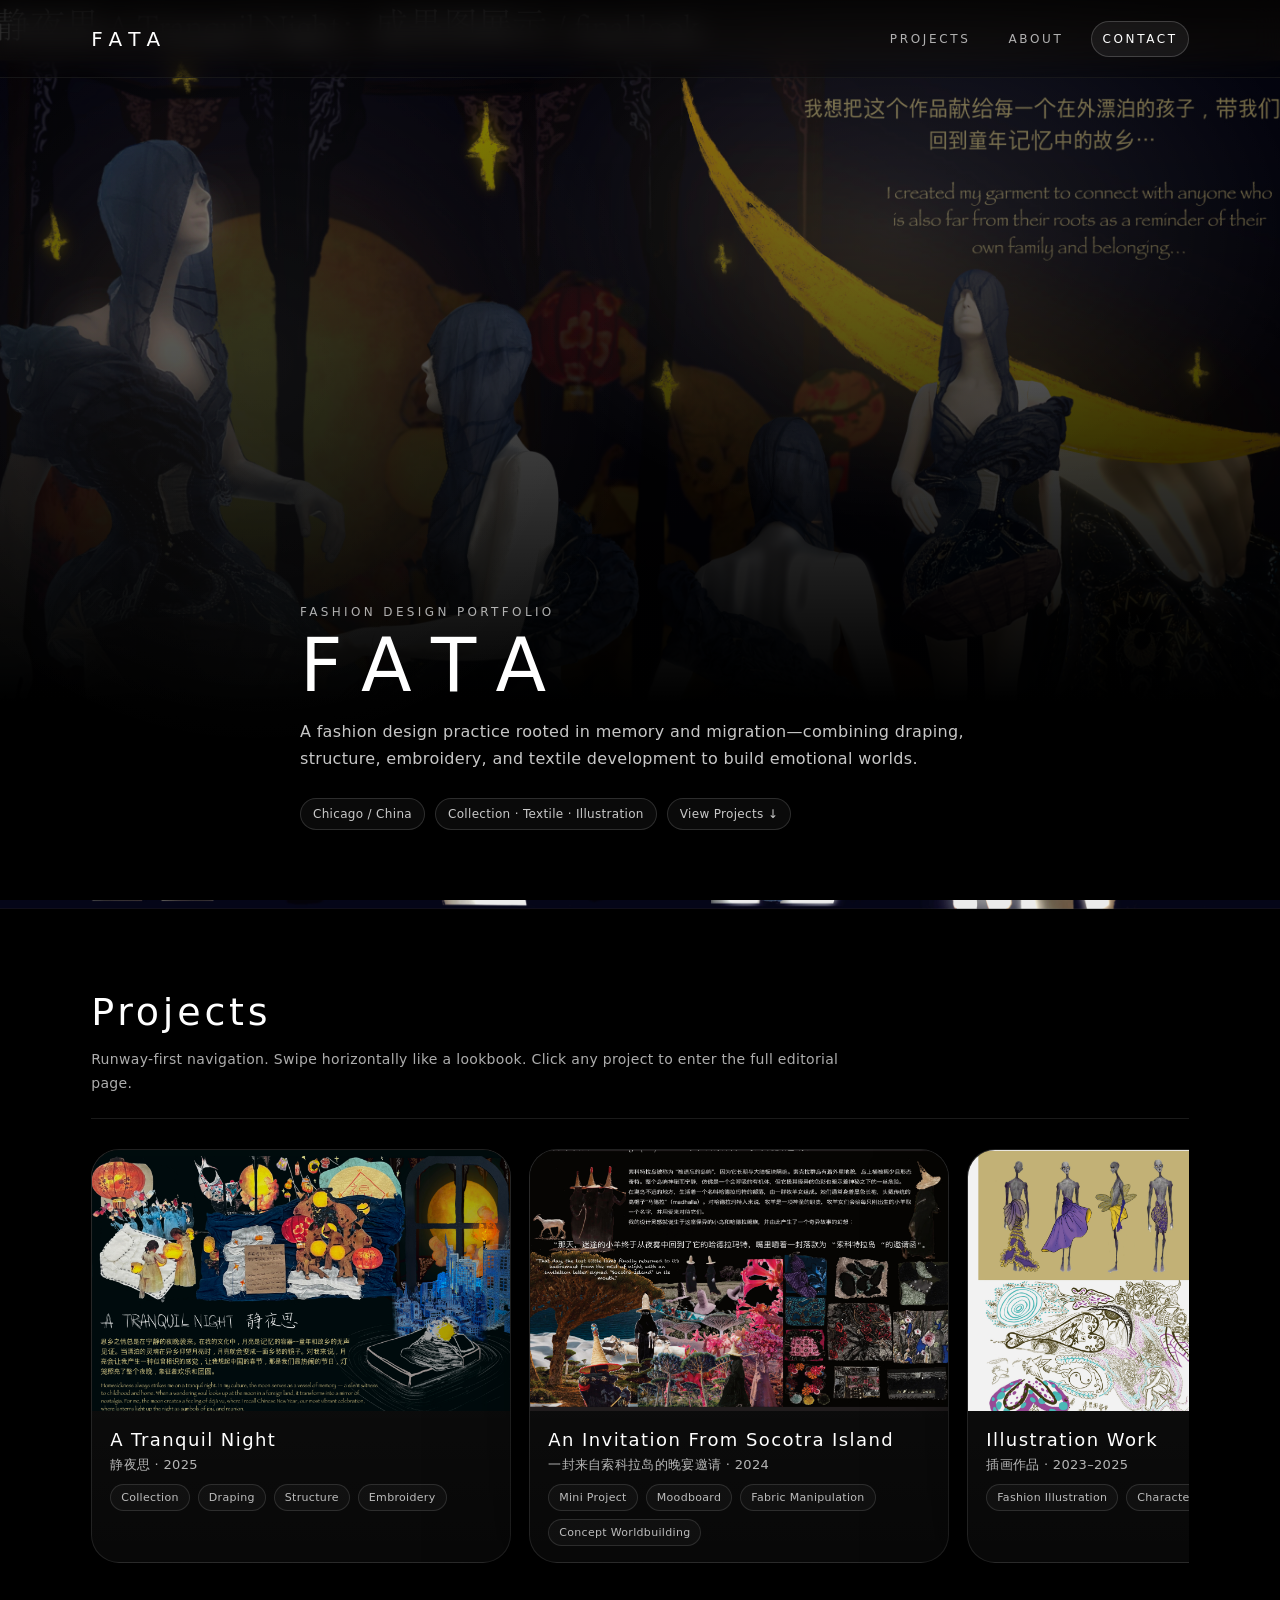
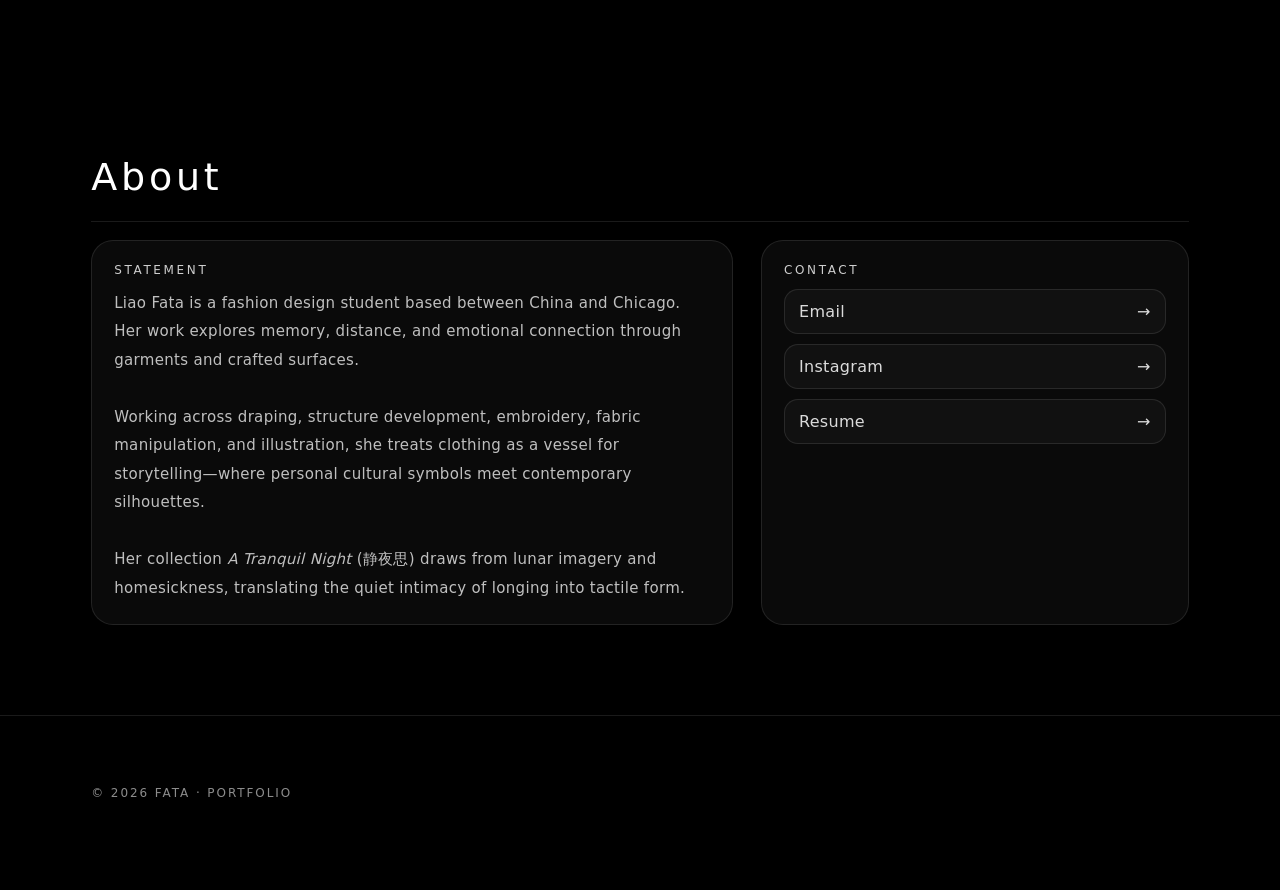
==== index.html @ 4afe9162 "Update index.html" ====
<!DOCTYPE html>
<html lang="en">
<head>
  <meta charset="UTF-8" />
  <meta name="viewport" content="width=device-width, initial-scale=1.0" />
  <title>FATA — Portfolio</title>
  <link rel="stylesheet" href="styles.css" />
</head>
<body>
  <header class="topbar">
    <div class="wrap inner">
      <a class="brand" href="index.html">FATA</a>
      <nav class="nav">
        <a href="#projects">Projects</a>
        <a href="#about">About</a>
        <a href="#contact" class="cta">Contact</a>
      </nav>
    </div>
  </header>

  <main>
    <section class="hero">
      <div class="hero-media">
        <img src='page_06.jpg' alt='Hero'>
      </div>
      <div class="wrap hero-content">
        <div class="kicker">Fashion Design Portfolio</div>
        <h1 class="h1">FATA</h1>
        <p class="sub">A fashion design practice rooted in memory and migration—combining draping, structure, embroidery, and textile development to build emotional worlds.</p>
        <div class="hero-meta">
          <span class="pill">Chicago / China</span>
          <span class="pill">Collection · Textile · Illustration</span>
          <a class="pill" href="#projects">View Projects ↓</a>
        </div>
      </div>
    </section>

    <section id="projects" class="section">
      <div class="wrap">
        <h2 class="h2">Projects</h2>
        <p class="note">Runway-first navigation. Swipe horizontally like a lookbook. Click any project to enter the full editorial page.</p>
        <div class="hr"></div>

        <div class="rail" aria-label="Projects rail">
          
      <a class="card" href="tranquil-night.html">
        <div class="card-media"><img src="page_02.jpg" alt="A Tranquil Night"></div>
        <div class="card-body">
          <h3 class="card-title">A Tranquil Night</h3>
          <p class="card-sub">静夜思 · 2025</p>
          <div class="card-tags"><span class="tag">Collection</span><span class="tag">Draping</span><span class="tag">Structure</span><span class="tag">Embroidery</span></div>
        </div>
      </a>
    
      <a class="card" href="socotra.html">
        <div class="card-media"><img src="page_07.jpg" alt="An Invitation From Socotra Island"></div>
        <div class="card-body">
          <h3 class="card-title">An Invitation From Socotra Island</h3>
          <p class="card-sub">一封来自索科拉岛的晚宴邀请 · 2024</p>
          <div class="card-tags"><span class="tag">Mini Project</span><span class="tag">Moodboard</span><span class="tag">Fabric Manipulation</span><span class="tag">Concept Worldbuilding</span></div>
        </div>
      </a>
    
      <a class="card" href="illustration.html">
        <div class="card-media"><img src="page_09.jpg" alt="Illustration Work"></div>
        <div class="card-body">
          <h3 class="card-title">Illustration Work</h3>
          <p class="card-sub">插画作品 · 2023–2025</p>
          <div class="card-tags"><span class="tag">Fashion Illustration</span><span class="tag">Character</span><span class="tag">Color Studies</span></div>
        </div>
      </a>
    
      <a class="card" href="fabric.html">
        <div class="card-media"><img src="page_10.jpg" alt="Fabric Design Project"></div>
        <div class="card-body">
          <h3 class="card-title">Fabric Design Project</h3>
          <p class="card-sub">面料设计项目 · 2023–2025</p>
          <div class="card-tags"><span class="tag">Embroidery</span><span class="tag">Quilting</span><span class="tag">Surface Design</span></div>
        </div>
      </a>
    
        </div>
      </div>
    </section>

    <section id="about" class="section">
      <div class="wrap">
        <h2 class="h2">About</h2>
        <div class="hr"></div>
        <div style="height:18px"></div>
        <div class="grid">
          <div class="panel">
            <h3>Statement</h3>
            <p>Liao Fata is a fashion design student based between China and Chicago. Her work explores memory, distance, and emotional connection through garments and crafted surfaces.
<br><br>
Working across draping, structure development, embroidery, fabric manipulation, and illustration, she treats clothing as a vessel for storytelling—where personal cultural symbols meet contemporary silhouettes.
<br><br>
Her collection <em>A Tranquil Night</em> (静夜思) draws from lunar imagery and homesickness, translating the quiet intimacy of longing into tactile form.
</p>
          </div>
          <div class="panel" id="contact">
            <h3>Contact</h3>
            <div class="list">
              <a href="mailto:sitong.liao030218@gmail.com"><span>Email</span><span>→</span></a>
              <a href="#"><span>Instagram</span><span>→</span></a>
              <a href="resume.html"><span>Resume</span><span>→</span></a>
            </div>
          </div>
        </div>
      </div>
    </section>

    <footer class="footer">
      <div class="wrap">© 2026 FATA · Portfolio</div>
    </footer>
  </main>

  <script src="main.js"></script>
</body>
</html>
---- styles.css ----
:root{
  --bg:#000;
  --fg:#fff;
  --muted:rgba(255,255,255,.68);
  --hair:rgba(255,255,255,.16);
  --card:rgba(255,255,255,.06);
  --card2:rgba(255,255,255,.08);
  --shadow: 0 30px 90px rgba(0,0,0,.55);
  --radius:22px;
  --radius2:28px;
  --max:1200px;
  --pad:clamp(18px, 4vw, 56px);
  --title: clamp(42px, 6vw, 74px);
  --h2: clamp(26px, 3vw, 38px);
  --h3: 18px;
  --body: 15px;
  --track: 0.34em;
}

*{box-sizing:border-box}
html,body{height:100%}
body{
  margin:0;
  background:var(--bg);
  color:var(--fg);
  font-family: ui-sans-serif, system-ui, -apple-system, Segoe UI, Helvetica, Arial, "Noto Sans", "PingFang SC","Hiragino Sans GB","Microsoft YaHei", sans-serif;
  letter-spacing:.02em;
  overflow-x:hidden;
}
a{color:inherit; text-decoration:none}
img{max-width:100%; display:block}
::selection{background:rgba(255,255,255,.18)}
.wrap{max-width:var(--max); margin:0 auto; padding:0 var(--pad)}
/* Topbar */
.topbar{
  position:fixed; inset:0 0 auto 0;
  height:78px;
  display:flex; align-items:center;
  backdrop-filter: blur(14px);
  background: linear-gradient(to bottom, rgba(0,0,0,.72), rgba(0,0,0,.22));
  border-bottom:1px solid rgba(255,255,255,.08);
  z-index:50;
}
.topbar .inner{width:100%; display:flex; justify-content:space-between; align-items:center}
.brand{
  font-weight:300;
  letter-spacing:.38em;
  font-size:20px;
}
.nav{
  display:flex; gap:18px; align-items:center;
  font-size:12px;
  letter-spacing:.22em;
  text-transform:uppercase;
  color:var(--muted);
}
.nav a{padding:10px 10px; border-radius:999px; transition: all .2s ease}
.nav a:hover{background:rgba(255,255,255,.07); color:#fff}
.cta{
  display:inline-flex; align-items:center; gap:10px;
  border:1px solid rgba(255,255,255,.18);
  background:rgba(255,255,255,.06);
  padding:10px 14px; border-radius:999px;
  color:#fff;
}
.cta:hover{background:rgba(255,255,255,.1)}
/* Hero */
.hero{
  position:relative;
  min-height:100vh;
  display:grid;
  align-items:end;
  padding-top:78px;
}
.hero::before{
  content:"";
  position:absolute; inset:0;
  background:
    radial-gradient(60% 60% at 70% 25%, rgba(255,255,255,.10), transparent 55%),
    radial-gradient(50% 70% at 20% 40%, rgba(255,255,255,.06), transparent 62%),
    linear-gradient(to bottom, rgba(0,0,0,.35), rgba(0,0,0,1) 78%);
  z-index:1;
}
.hero-media{
  position:absolute; inset:0;
  background: #000;
  z-index:0;
}
.hero-media img{
  width:100%; height:100%;
  object-fit:cover;
  filter: contrast(1.05) saturate(1.05);
  opacity:.92;
  transform: scale(1.02);
}
.hero-content{
  position:relative; z-index:2;
  padding: 0 0 70px 0;
}
.kicker{
  font-size:12px;
  letter-spacing:.28em;
  text-transform:uppercase;
  color:var(--muted);
}
.h1{
  margin:10px 0 14px;
  font-size: var(--title);
  font-weight: 300;
  letter-spacing: var(--track);
  line-height: 0.98;
}
.sub{
  max-width:680px;
  color:rgba(255,255,255,.78);
  font-weight:300;
  line-height:1.7;
  font-size:16px;
}
.hero-meta{
  margin-top:26px;
  display:flex; flex-wrap:wrap; gap:10px;
}
.pill{
  border:1px solid rgba(255,255,255,.14);
  background:rgba(255,255,255,.04);
  padding:8px 12px;
  border-radius:999px;
  font-size:12px;
  color:rgba(255,255,255,.78);
}

/* Section headers */
.section{padding: 90px 0}
.hr{height:1px; background:rgba(255,255,255,.10); margin: 22px 0 0}
.h2{
  font-size:var(--h2);
  font-weight:300;
  letter-spacing:.10em;
  margin:0;
}
.note{color:var(--muted); font-size:14px; line-height:1.7; max-width:760px}

/* Projects rail */
.rail{
  margin-top:30px;
  display:flex;
  gap:18px;
  overflow:auto;
  padding-bottom:12px;
  scroll-snap-type:x mandatory;
}
.rail::-webkit-scrollbar{height:10px}
.rail::-webkit-scrollbar-thumb{background:rgba(255,255,255,.12); border-radius:999px}
.card{
  min-width: min(420px, 86vw);
  background:linear-gradient(180deg, rgba(255,255,255,.07), rgba(255,255,255,.03));
  border:1px solid rgba(255,255,255,.10);
  border-radius: var(--radius2);
  overflow:hidden;
  scroll-snap-align:start;
  box-shadow: var(--shadow);
  transform: translateY(0);
  transition: transform .22s ease, border-color .22s ease, background .22s ease;
}
.card:hover{
  transform: translateY(-6px);
  border-color: rgba(255,255,255,.18);
  background:linear-gradient(180deg, rgba(255,255,255,.10), rgba(255,255,255,.04));
}
.card-media{aspect-ratio: 16/10; background:#0a0a0a}
.card-media img{width:100%; height:100%; object-fit:cover; opacity:.95}
.card-body{padding:18px 18px 16px}
.card-title{
  font-size:18px;
  font-weight:400;
  letter-spacing:.08em;
  margin:0 0 6px 0;
}
.card-sub{color:rgba(255,255,255,.70); font-size:13px; margin:0 0 10px}
.card-tags{display:flex; flex-wrap:wrap; gap:8px}
.tag{
  font-size:11px;
  color:rgba(255,255,255,.72);
  border:1px solid rgba(255,255,255,.12);
  background:rgba(255,255,255,.03);
  padding:6px 10px;
  border-radius:999px;
}

/* About + contact */
.grid{
  display:grid;
  grid-template-columns: 1.2fr .8fr;
  gap:28px;
}
.panel{
  border:1px solid rgba(255,255,255,.10);
  background:rgba(255,255,255,.04);
  border-radius: var(--radius);
  padding:22px;
}
.panel h3{
  margin:0 0 12px;
  font-size:12px;
  letter-spacing:.22em;
  text-transform:uppercase;
  color:rgba(255,255,255,.80);
  font-weight:500;
}
.panel p{margin:0; color:rgba(255,255,255,.74); line-height:1.9; font-weight:300; font-size:15px}
.list{display:flex; flex-direction:column; gap:10px; margin-top:6px}
.list a{
  display:flex; justify-content:space-between; align-items:center;
  padding:12px 14px;
  border-radius:14px;
  border:1px solid rgba(255,255,255,.10);
  background:rgba(255,255,255,.03);
  color:rgba(255,255,255,.85);
}
.list a:hover{background:rgba(255,255,255,.07)}

/* Footer */
.footer{
  padding:70px 0 90px;
  color:rgba(255,255,255,.55);
  font-size:12px;
  letter-spacing:.16em;
  text-transform:uppercase;
  border-top:1px solid rgba(255,255,255,.10);
}

/* Project page */
.p-hero{
  padding-top:110px;
  padding-bottom:40px;
}
.breadcrumb{color:rgba(255,255,255,.65); font-size:12px; letter-spacing:.18em; text-transform:uppercase}
.p-title{margin:12px 0 8px; font-size: clamp(40px, 5.4vw, 64px); font-weight:300; letter-spacing:.18em}
.p-sub{color:rgba(255,255,255,.75); font-size:16px; line-height:1.7; max-width:900px; font-weight:300}
.hero-shot{
  margin-top:26px;
  border-radius: var(--radius2);
  overflow:hidden;
  border:1px solid rgba(255,255,255,.10);
  box-shadow: var(--shadow);
}
.hero-shot img{width:100%; height:auto}
.gallery{
  margin-top:26px;
  display:grid;
  grid-template-columns: repeat(12, 1fr);
  gap:14px;
}
.gi{
  grid-column: span 6;
  border-radius:18px;
  overflow:hidden;
  border:1px solid rgba(255,255,255,.10);
  background:rgba(255,255,255,.03);
  cursor:pointer;
  transition: transform .2s ease, border-color .2s ease;
}
.gi:hover{transform: translateY(-4px); border-color: rgba(255,255,255,.18)}
.gi img{width:100%; height:100%; object-fit:cover}
@media (max-width: 980px){
  .grid{grid-template-columns:1fr}
  .gi{grid-column: span 12}
  .topbar{height:74px}
  .hero-content{padding-bottom:56px}
}
@media (max-width: 520px){
  .nav{display:none}
  .brand{font-size:18px}
  .hero{align-items:end}
}

/* Lightbox */
.lb{
  position:fixed; inset:0;
  background:rgba(0,0,0,.88);
  display:none;
  align-items:center;
  justify-content:center;
  z-index:200;
}
.lb.open{display:flex}
.lb-inner{
  width:min(1100px, 92vw);
  max-height: 86vh;
  display:flex;
  flex-direction:column;
  gap:14px;
}
.lb-img{
  border-radius: 18px;
  overflow:hidden;
  border:1px solid rgba(255,255,255,.14);
  background:rgba(255,255,255,.03);
}
.lb-img img{width:100%; height:auto; max-height: 76vh; object-fit:contain}
.lb-bar{
  display:flex; justify-content:space-between; align-items:center;
  color:rgba(255,255,255,.72); font-size:12px; letter-spacing:.18em; text-transform:uppercase;
}
.lb-btn{
  border:1px solid rgba(255,255,255,.18);
  background:rgba(255,255,255,.06);
  color:#fff;
  padding:10px 12px;
  border-radius:999px;
  cursor:pointer;
}
.lb-btn:hover{background:rgba(255,255,255,.10)}
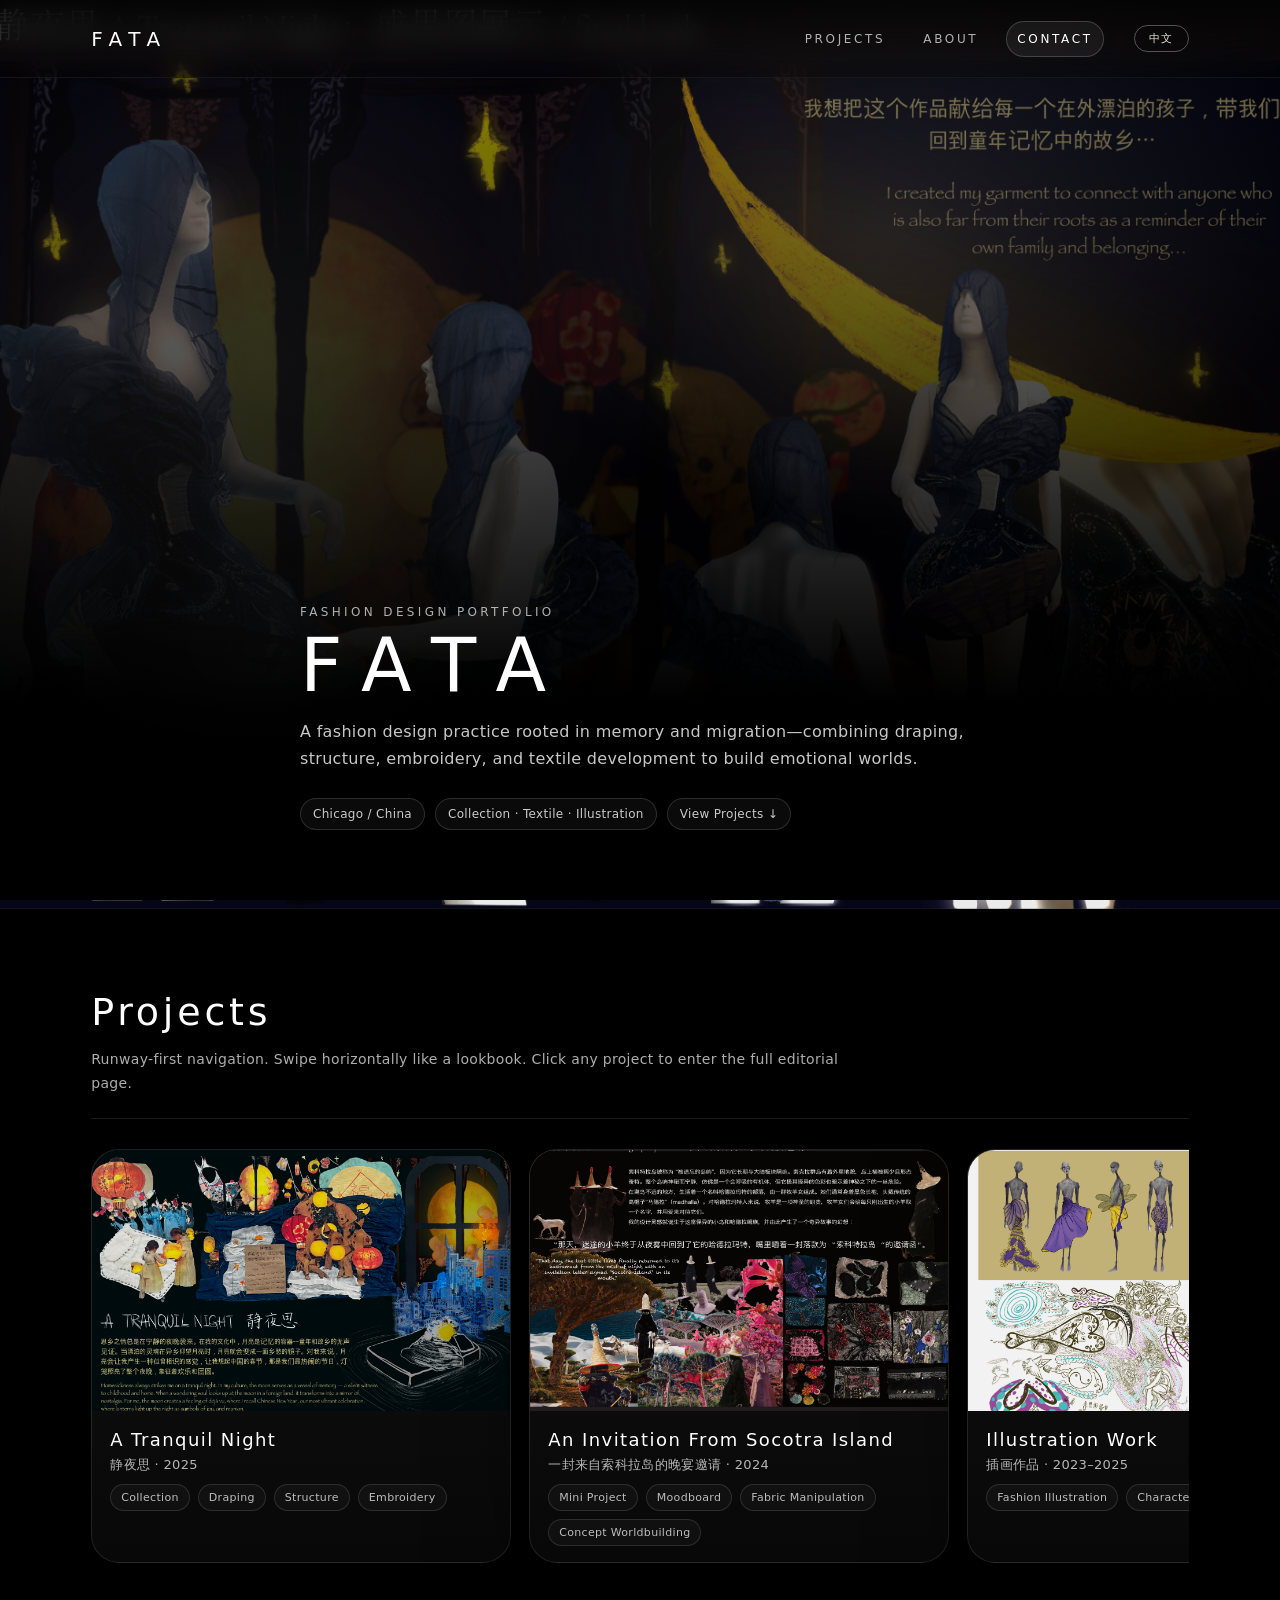
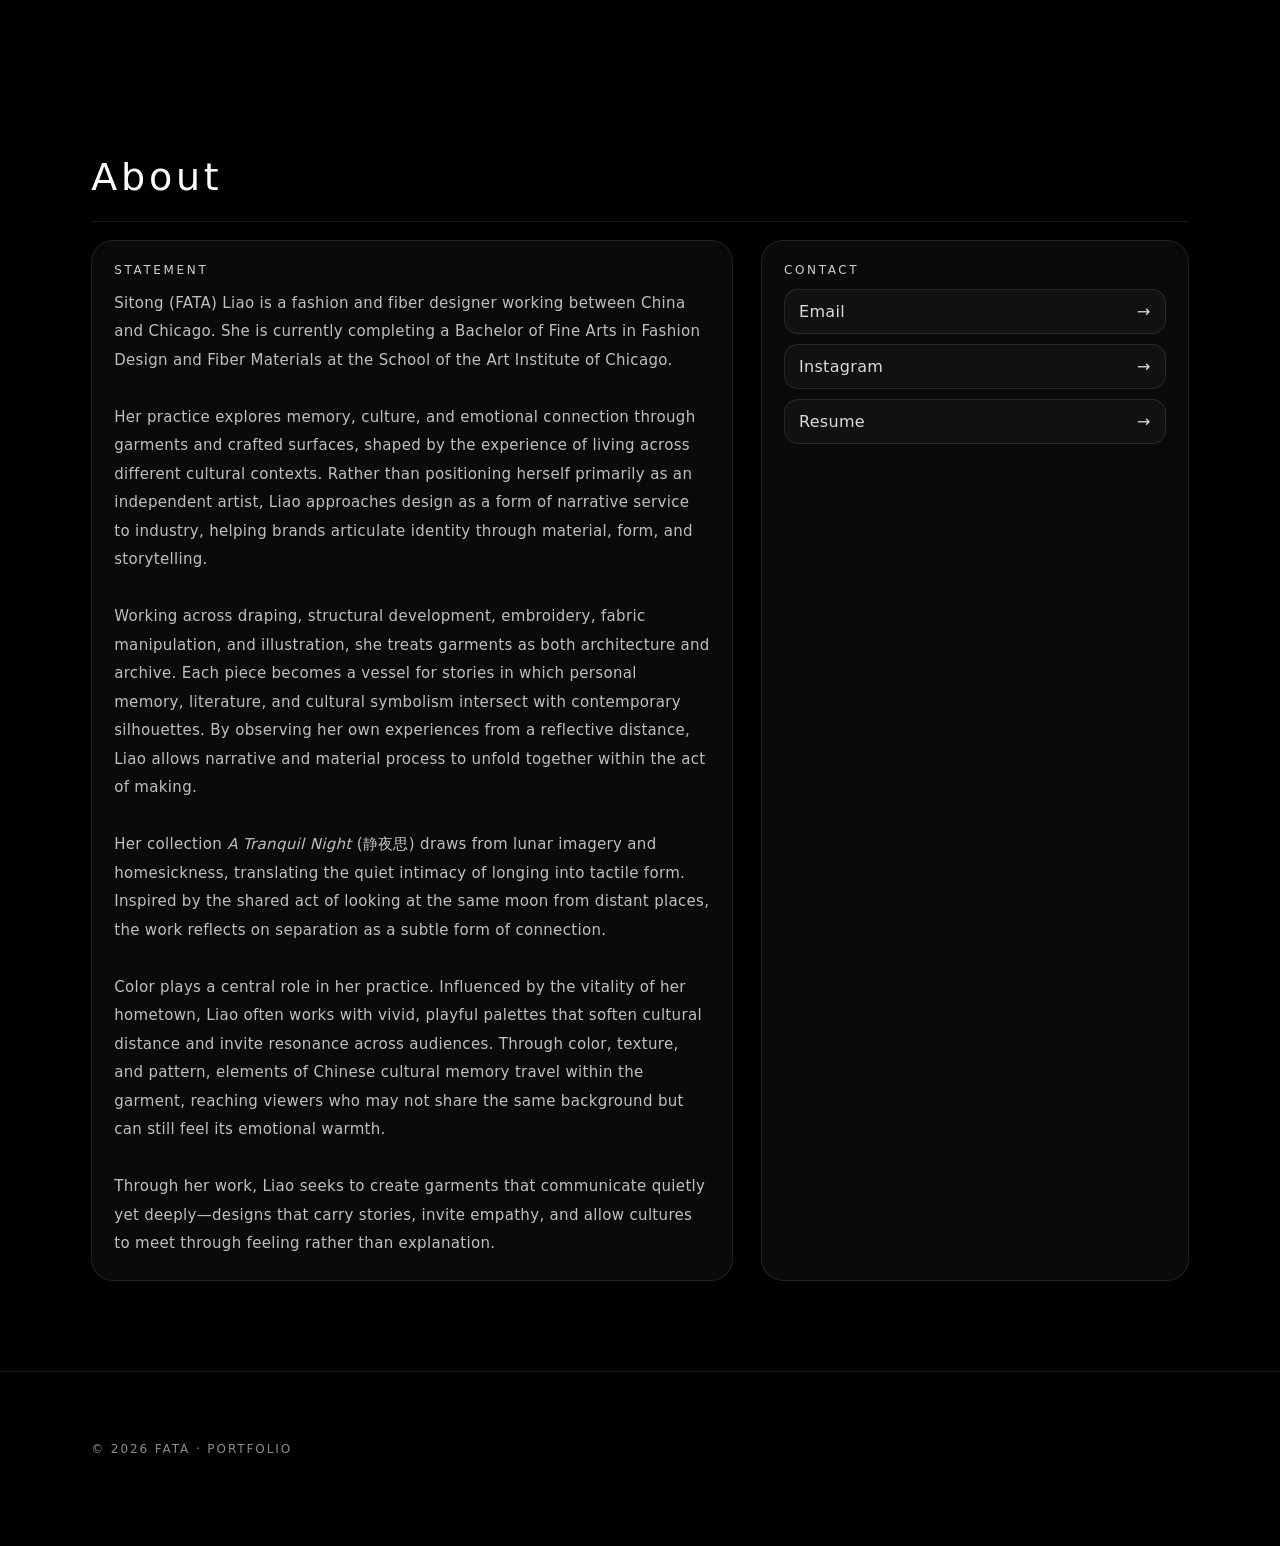
==== commit bcea64cf: "Update index.html" ====
--- a/index.html
+++ b/index.html
@@ -5,15 +5,35 @@
   <meta name="viewport" content="width=device-width, initial-scale=1.0" />
   <title>FATA — Portfolio</title>
   <link rel="stylesheet" href="styles.css" />
+  <style>
+    .lang-toggle {
+      background: none;
+      border: 1px solid rgba(255,255,255,.3);
+      color: #e8e2d9;
+      font-size: 11px;
+      letter-spacing: .14em;
+      text-transform: uppercase;
+      padding: 5px 14px;
+      border-radius: 30px;
+      cursor: pointer;
+      transition: background .2s, border-color .2s;
+      margin-left: 12px;
+    }
+    .lang-toggle:hover {
+      background: rgba(255,255,255,.08);
+      border-color: rgba(255,255,255,.6);
+    }
+  </style>
 </head>
 <body>
   <header class="topbar">
     <div class="wrap inner">
       <a class="brand" href="index.html">FATA</a>
       <nav class="nav">
-        <a href="#projects">Projects</a>
-        <a href="#about">About</a>
-        <a href="#contact" class="cta">Contact</a>
+        <a href="#projects" data-en="Projects" data-zh="作品">Projects</a>
+        <a href="#about" data-en="About" data-zh="关于">About</a>
+        <a href="#contact" class="cta" data-en="Contact" data-zh="联系">Contact</a>
+        <button class="lang-toggle" id="langBtn">中文</button>
       </nav>
     </div>
   </header>
@@ -24,86 +44,92 @@
         <img src='page_06.jpg' alt='Hero'>
       </div>
       <div class="wrap hero-content">
-        <div class="kicker">Fashion Design Portfolio</div>
+        <div class="kicker" data-en="Fashion Design Portfolio" data-zh="时装设计作品集">Fashion Design Portfolio</div>
         <h1 class="h1">FATA</h1>
-        <p class="sub">A fashion design practice rooted in memory and migration—combining draping, structure, embroidery, and textile development to build emotional worlds.</p>
+        <p class="sub" data-en="A fashion design practice rooted in memory and migration—combining draping, structure, embroidery, and textile development to build emotional worlds." data-zh="一个植根于记忆与迁徙的时装设计实践——融合立裁、结构、刺绣与面料开发，构建情感世界。">A fashion design practice rooted in memory and migration—combining draping, structure, embroidery, and textile development to build emotional worlds.</p>
         <div class="hero-meta">
           <span class="pill">Chicago / China</span>
-          <span class="pill">Collection · Textile · Illustration</span>
-          <a class="pill" href="#projects">View Projects ↓</a>
+          <span class="pill" data-en="Collection · Textile · Illustration" data-zh="系列 · 面料 · 插画">Collection · Textile · Illustration</span>
+          <a class="pill" href="#projects" data-en="View Projects ↓" data-zh="查看作品 ↓">View Projects ↓</a>
         </div>
       </div>
     </section>
 
     <section id="projects" class="section">
       <div class="wrap">
-        <h2 class="h2">Projects</h2>
-        <p class="note">Runway-first navigation. Swipe horizontally like a lookbook. Click any project to enter the full editorial page.</p>
+        <h2 class="h2" data-en="Projects" data-zh="作品">Projects</h2>
+        <p class="note" data-en="Runway-first navigation. Swipe horizontally like a lookbook. Click any project to enter the full editorial page." data-zh="横向滑动如同翻阅lookbook，点击任意作品进入完整展示页。">Runway-first navigation. Swipe horizontally like a lookbook. Click any project to enter the full editorial page.</p>
         <div class="hr"></div>
 
         <div class="rail" aria-label="Projects rail">
-          
-      <a class="card" href="tranquil-night.html">
-        <div class="card-media"><img src="page_02.jpg" alt="A Tranquil Night"></div>
-        <div class="card-body">
-          <h3 class="card-title">A Tranquil Night</h3>
-          <p class="card-sub">静夜思 · 2025</p>
-          <div class="card-tags"><span class="tag">Collection</span><span class="tag">Draping</span><span class="tag">Structure</span><span class="tag">Embroidery</span></div>
-        </div>
-      </a>
-    
-      <a class="card" href="socotra.html">
-        <div class="card-media"><img src="page_07.jpg" alt="An Invitation From Socotra Island"></div>
-        <div class="card-body">
-          <h3 class="card-title">An Invitation From Socotra Island</h3>
-          <p class="card-sub">一封来自索科拉岛的晚宴邀请 · 2024</p>
-          <div class="card-tags"><span class="tag">Mini Project</span><span class="tag">Moodboard</span><span class="tag">Fabric Manipulation</span><span class="tag">Concept Worldbuilding</span></div>
-        </div>
-      </a>
-    
-      <a class="card" href="illustration.html">
-        <div class="card-media"><img src="page_09.jpg" alt="Illustration Work"></div>
-        <div class="card-body">
-          <h3 class="card-title">Illustration Work</h3>
-          <p class="card-sub">插画作品 · 2023–2025</p>
-          <div class="card-tags"><span class="tag">Fashion Illustration</span><span class="tag">Character</span><span class="tag">Color Studies</span></div>
-        </div>
-      </a>
-    
-      <a class="card" href="fabric.html">
-        <div class="card-media"><img src="page_10.jpg" alt="Fabric Design Project"></div>
-        <div class="card-body">
-          <h3 class="card-title">Fabric Design Project</h3>
-          <p class="card-sub">面料设计项目 · 2023–2025</p>
-          <div class="card-tags"><span class="tag">Embroidery</span><span class="tag">Quilting</span><span class="tag">Surface Design</span></div>
-        </div>
-      </a>
-    
+
+          <a class="card" href="tranquil-night.html">
+            <div class="card-media"><img src="page_02.jpg" alt="A Tranquil Night"></div>
+            <div class="card-body">
+              <h3 class="card-title">A Tranquil Night</h3>
+              <p class="card-sub">静夜思 · 2025</p>
+              <div class="card-tags"><span class="tag" data-en="Collection" data-zh="系列">Collection</span><span class="tag" data-en="Draping" data-zh="立裁">Draping</span><span class="tag" data-en="Structure" data-zh="结构">Structure</span><span class="tag" data-en="Embroidery" data-zh="刺绣">Embroidery</span></div>
+            </div>
+          </a>
+
+          <a class="card" href="socotra.html">
+            <div class="card-media"><img src="page_07.jpg" alt="An Invitation From Socotra Island"></div>
+            <div class="card-body">
+              <h3 class="card-title">An Invitation From Socotra Island</h3>
+              <p class="card-sub">一封来自索科拉岛的晚宴邀请 · 2024</p>
+              <div class="card-tags"><span class="tag" data-en="Mini Project" data-zh="小项目">Mini Project</span><span class="tag" data-en="Moodboard" data-zh="情绪板">Moodboard</span><span class="tag" data-en="Fabric Manipulation" data-zh="面料改造">Fabric Manipulation</span><span class="tag" data-en="Concept Worldbuilding" data-zh="概念构建">Concept Worldbuilding</span></div>
+            </div>
+          </a>
+
+          <a class="card" href="illustration.html">
+            <div class="card-media"><img src="page_09.jpg" alt="Illustration Work"></div>
+            <div class="card-body">
+              <h3 class="card-title" data-en="Illustration Work" data-zh="插画作品">Illustration Work</h3>
+              <p class="card-sub">插画作品 · 2023–2025</p>
+              <div class="card-tags"><span class="tag" data-en="Fashion Illustration" data-zh="时装插画">Fashion Illustration</span><span class="tag" data-en="Character" data-zh="人物">Character</span><span class="tag" data-en="Color Studies" data-zh="色彩研究">Color Studies</span></div>
+            </div>
+          </a>
+
+          <a class="card" href="fabric.html">
+            <div class="card-media"><img src="page_10.jpg" alt="Fabric Design Project"></div>
+            <div class="card-body">
+              <h3 class="card-title" data-en="Fabric Design Project" data-zh="面料设计项目">Fabric Design Project</h3>
+              <p class="card-sub">面料设计项目 · 2023–2025</p>
+              <div class="card-tags"><span class="tag" data-en="Embroidery" data-zh="刺绣">Embroidery</span><span class="tag" data-en="Quilting" data-zh="绗缝">Quilting</span><span class="tag" data-en="Surface Design" data-zh="表面设计">Surface Design</span></div>
+            </div>
+          </a>
+
         </div>
       </div>
     </section>
 
     <section id="about" class="section">
       <div class="wrap">
-        <h2 class="h2">About</h2>
+        <h2 class="h2" data-en="About" data-zh="关于">About</h2>
         <div class="hr"></div>
         <div style="height:18px"></div>
         <div class="grid">
           <div class="panel">
-            <h3>Statement</h3>
-            <p>Liao Fata is a fashion design student based between China and Chicago. Her work explores memory, distance, and emotional connection through garments and crafted surfaces.
+            <h3 data-en="Statement" data-zh="艺术家陈述">Statement</h3>
+            <p>Sitong (FATA) Liao is a fashion and fiber designer working between China and Chicago. She is currently completing a Bachelor of Fine Arts in Fashion Design and Fiber Materials at the School of the Art Institute of Chicago.
 <br><br>
-Working across draping, structure development, embroidery, fabric manipulation, and illustration, she treats clothing as a vessel for storytelling—where personal cultural symbols meet contemporary silhouettes.
+Her practice explores memory, culture, and emotional connection through garments and crafted surfaces, shaped by the experience of living across different cultural contexts. Rather than positioning herself primarily as an independent artist, Liao approaches design as a form of narrative service to industry, helping brands articulate identity through material, form, and storytelling.
 <br><br>
-Her collection <em>A Tranquil Night</em> (静夜思) draws from lunar imagery and homesickness, translating the quiet intimacy of longing into tactile form.
-</p>
+Working across draping, structural development, embroidery, fabric manipulation, and illustration, she treats garments as both architecture and archive. Each piece becomes a vessel for stories in which personal memory, literature, and cultural symbolism intersect with contemporary silhouettes. By observing her own experiences from a reflective distance, Liao allows narrative and material process to unfold together within the act of making.
+<br><br>
+Her collection <em>A Tranquil Night</em> (静夜思) draws from lunar imagery and homesickness, translating the quiet intimacy of longing into tactile form. Inspired by the shared act of looking at the same moon from distant places, the work reflects on separation as a subtle form of connection.
+<br><br>
+Color plays a central role in her practice. Influenced by the vitality of her hometown, Liao often works with vivid, playful palettes that soften cultural distance and invite resonance across audiences. Through color, texture, and pattern, elements of Chinese cultural memory travel within the garment, reaching viewers who may not share the same background but can still feel its emotional warmth.
+<br><br>
+Through her work, Liao seeks to create garments that communicate quietly yet deeply—designs that carry stories, invite empathy, and allow cultures to meet through feeling rather than explanation.
+            </p>
           </div>
           <div class="panel" id="contact">
-            <h3>Contact</h3>
+            <h3 data-en="Contact" data-zh="联系方式">Contact</h3>
             <div class="list">
-              <a href="mailto:sitong.liao030218@gmail.com"><span>Email</span><span>→</span></a>
-              <a href="#"><span>Instagram</span><span>→</span></a>
-              <a href="resume.html"><span>Resume</span><span>→</span></a>
+              <a href="mailto:sitong.liao030218@gmail.com"><span data-en="Email" data-zh="邮箱">Email</span><span>→</span></a>
+              <a href="https://www.instagram.com/fataliao218" target="_blank"><span>Instagram</span><span>→</span></a>
+              <a href="resume.html"><span data-en="Resume" data-zh="简历">Resume</span><span>→</span></a>
             </div>
           </div>
         </div>
@@ -116,5 +142,16 @@
   </main>
 
   <script src="main.js"></script>
+  <script>
+    const btn = document.getElementById('langBtn');
+    let isZh = false;
+    btn.addEventListener('click', () => {
+      isZh = !isZh;
+      btn.textContent = isZh ? 'EN' : '中文';
+      document.querySelectorAll('[data-en]').forEach(el => {
+        el.textContent = isZh ? el.dataset.zh : el.dataset.en;
+      });
+    });
+  </script>
 </body>
 </html>
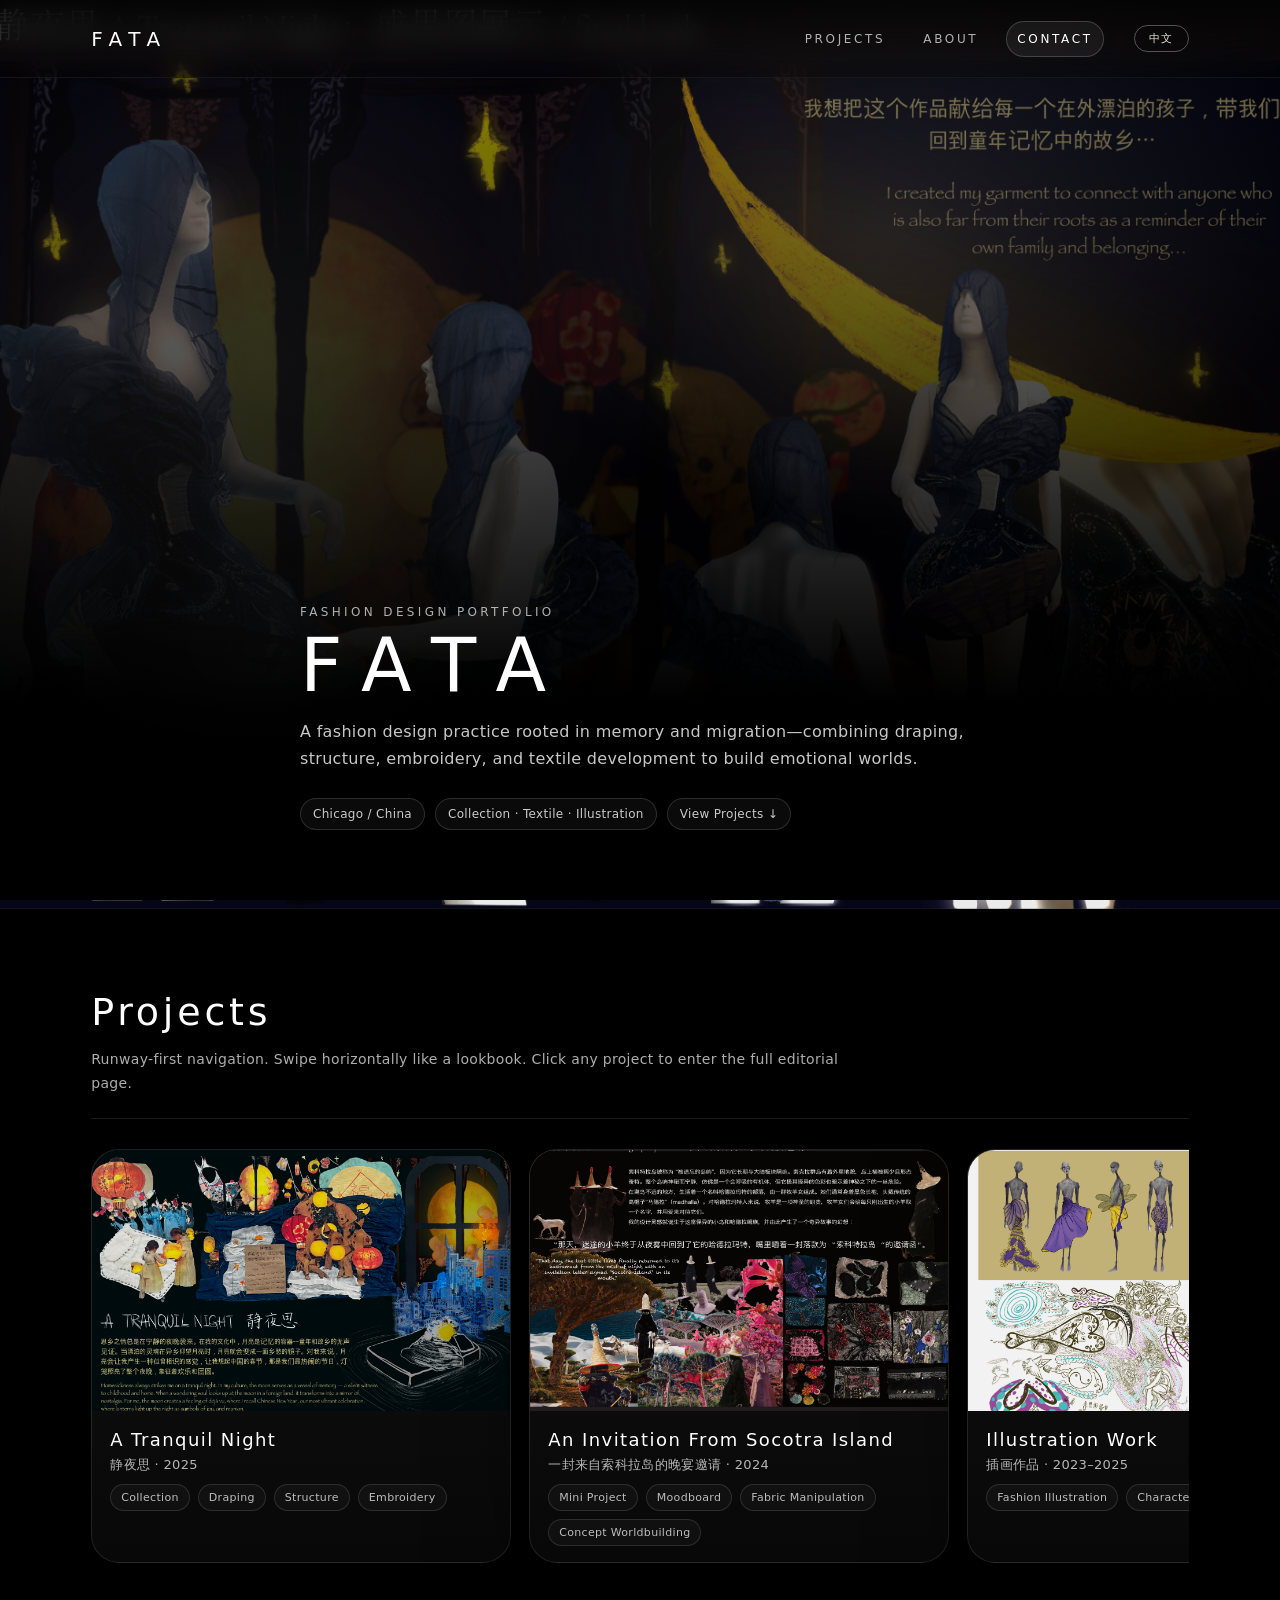
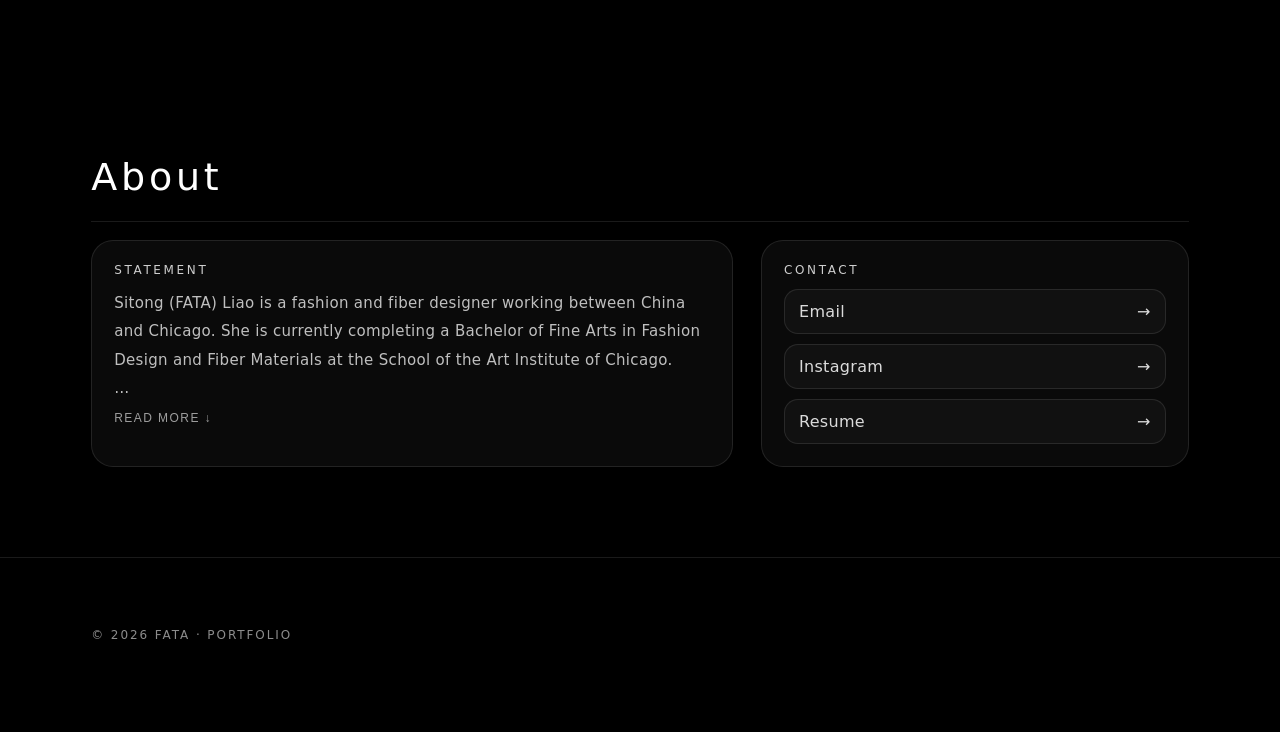
==== commit 05875d42: "Update index.html" ====
--- a/index.html
+++ b/index.html
@@ -111,7 +111,8 @@
         <div class="grid">
           <div class="panel">
             <h3 data-en="Statement" data-zh="艺术家陈述">Statement</h3>
-            <p>Sitong (FATA) Liao is a fashion and fiber designer working between China and Chicago. She is currently completing a Bachelor of Fine Arts in Fashion Design and Fiber Materials at the School of the Art Institute of Chicago.
+            <div class="statement-wrap">
+              <p id="statementText" class="statement-collapsed">Sitong (FATA) Liao is a fashion and fiber designer working between China and Chicago. She is currently completing a Bachelor of Fine Arts in Fashion Design and Fiber Materials at the School of the Art Institute of Chicago.
 <br><br>
 Her practice explores memory, culture, and emotional connection through garments and crafted surfaces, shaped by the experience of living across different cultural contexts. Rather than positioning herself primarily as an independent artist, Liao approaches design as a form of narrative service to industry, helping brands articulate identity through material, form, and storytelling.
 <br><br>
@@ -122,7 +123,9 @@
 Color plays a central role in her practice. Influenced by the vitality of her hometown, Liao often works with vivid, playful palettes that soften cultural distance and invite resonance across audiences. Through color, texture, and pattern, elements of Chinese cultural memory travel within the garment, reaching viewers who may not share the same background but can still feel its emotional warmth.
 <br><br>
 Through her work, Liao seeks to create garments that communicate quietly yet deeply—designs that carry stories, invite empathy, and allow cultures to meet through feeling rather than explanation.
-            </p>
+              </p>
+              <button class="read-more-btn" id="readMoreBtn" onclick="toggleStatement()">Read more ↓</button>
+            </div>
           </div>
           <div class="panel" id="contact">
             <h3 data-en="Contact" data-zh="联系方式">Contact</h3>
@@ -141,6 +144,40 @@
     </footer>
   </main>
 
+  <style>
+    .statement-collapsed {
+      display: -webkit-box;
+      -webkit-line-clamp: 4;
+      -webkit-box-orient: vertical;
+      overflow: hidden;
+    }
+    .statement-expanded {
+      display: block;
+    }
+    .read-more-btn {
+      background: none;
+      border: none;
+      color: inherit;
+      font-size: 12px;
+      letter-spacing: .12em;
+      text-transform: uppercase;
+      cursor: pointer;
+      padding: 8px 0 0;
+      opacity: .6;
+      transition: opacity .2s;
+    }
+    .read-more-btn:hover { opacity: 1; }
+  </style>
+  <script>
+    function toggleStatement() {
+      const text = document.getElementById('statementText');
+      const btn = document.getElementById('readMoreBtn');
+      const collapsed = text.classList.contains('statement-collapsed');
+      text.classList.toggle('statement-collapsed', !collapsed);
+      text.classList.toggle('statement-expanded', collapsed);
+      btn.textContent = collapsed ? 'Read less ↑' : 'Read more ↓';
+    }
+  </script>
   <script src="main.js"></script>
   <script>
     const btn = document.getElementById('langBtn');
